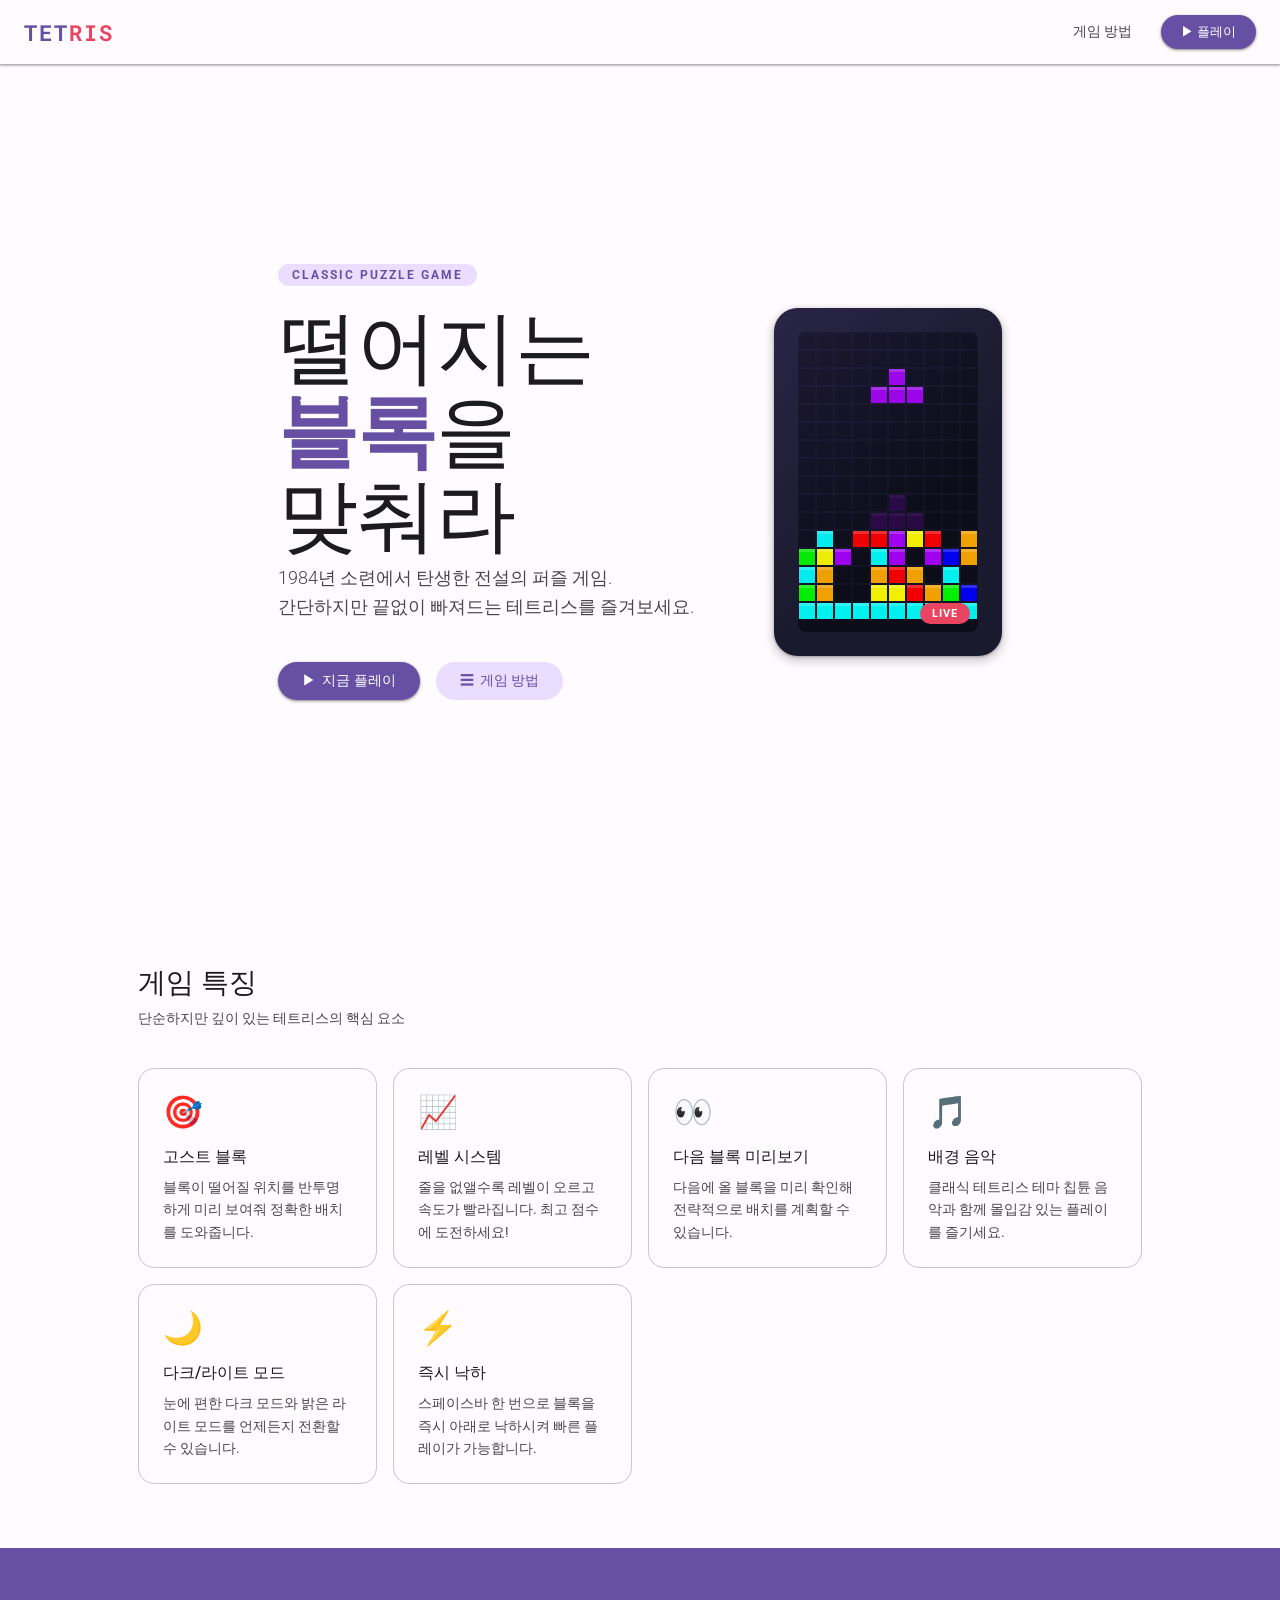
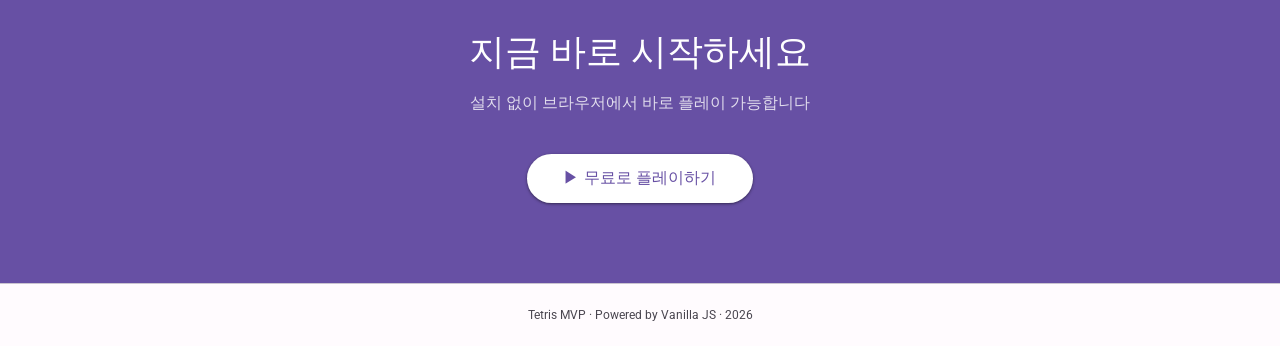
==== index.html @ f0f6d1d6 "initial commit" ====
<!DOCTYPE html>
<html lang="ko">
<head>
  <meta charset="UTF-8" />
  <meta name="viewport" content="width=device-width, initial-scale=1.0" />
  <title>Tetris — 클래식 퍼즐 게임</title>
  <link rel="preconnect" href="https://fonts.googleapis.com" />
  <link rel="preconnect" href="https://fonts.gstatic.com" crossorigin />
  <link href="https://fonts.googleapis.com/css2?family=Roboto:wght@300;400;500;700&family=Roboto+Mono:wght@500&display=swap" rel="stylesheet" />
  <style>
    /* ── MD3 토큰 ──────────────────────────────── */
    :root {
      --md-primary:        #6750A4;
      --md-on-primary:     #FFFFFF;
      --md-primary-con:    #EADDFF;
      --md-secondary:      #E94560;
      --md-on-secondary:   #FFFFFF;
      --md-surface:        #FFFBFE;
      --md-surface-v:      #E6E0E9;
      --md-on-surface:     #1C1B1F;
      --md-on-surface-var: #49454F;
      --md-outline:        #79747E;
      --md-outline-var:    #CAC4D0;
      --md-bg:             #FFFBFE;
      --md-elev1: 0 1px 2px rgba(0,0,0,.3), 0 1px 3px 1px rgba(0,0,0,.15);
      --md-elev2: 0 1px 2px rgba(0,0,0,.3), 0 2px 6px 2px rgba(0,0,0,.15);
      --md-elev3: 0 4px 8px 3px rgba(0,0,0,.15), 0 1px 3px rgba(0,0,0,.3);
    }

    * { box-sizing: border-box; margin: 0; padding: 0; }

    body {
      font-family: 'Roboto', sans-serif;
      background: var(--md-bg);
      color: var(--md-on-surface);
      min-height: 100vh;
    }

    /* ── App Bar ───────────────────────────────── */
    .app-bar {
      position: sticky;
      top: 0;
      z-index: 100;
      background: var(--md-surface);
      box-shadow: var(--md-elev1);
      display: flex;
      align-items: center;
      padding: 0 24px;
      height: 64px;
      gap: 16px;
    }
    .app-bar-logo {
      font-family: 'Roboto Mono', monospace;
      font-size: 22px;
      font-weight: 700;
      color: var(--md-primary);
      letter-spacing: 2px;
    }
    .app-bar-logo span { color: var(--md-secondary); }
    .app-bar-spacer { flex: 1; }
    .app-bar-nav {
      font-size: 14px;
      font-weight: 500;
      color: var(--md-on-surface-var);
      cursor: pointer;
      padding: 8px 12px;
      border-radius: 20px;
      border: none;
      background: none;
      transition: background 0.2s;
    }
    .app-bar-nav:hover { background: rgba(103,80,164,.08); color: var(--md-primary); }

    /* ── Hero ──────────────────────────────────── */
    .hero {
      display: flex;
      align-items: center;
      justify-content: center;
      gap: 80px;
      padding: 80px 48px;
      min-height: calc(100vh - 64px);
      flex-wrap: wrap;
    }

    .hero-text { max-width: 480px; }
    .hero-eyebrow {
      display: inline-block;
      background: var(--md-primary-con);
      color: var(--md-primary);
      font-size: 12px;
      font-weight: 700;
      letter-spacing: 2px;
      padding: 4px 14px;
      border-radius: 20px;
      margin-bottom: 20px;
      text-transform: uppercase;
    }
    .hero-title {
      font-size: clamp(48px, 8vw, 80px);
      font-weight: 300;
      letter-spacing: -1px;
      line-height: 1.05;
      color: var(--md-on-surface);
      margin-bottom: 6px;
    }
    .hero-title strong {
      font-weight: 700;
      color: var(--md-primary);
    }
    .hero-sub {
      font-size: 18px;
      color: var(--md-on-surface-var);
      font-weight: 300;
      line-height: 1.6;
      margin-bottom: 40px;
    }
    .hero-actions { display: flex; gap: 16px; flex-wrap: wrap; }

    /* ── MD3 Buttons ───────────────────────────── */
    .btn-filled {
      display: inline-flex;
      align-items: center;
      gap: 8px;
      padding: 10px 24px;
      border-radius: 20px;
      border: none;
      background: var(--md-primary);
      color: var(--md-on-primary);
      font-family: 'Roboto', sans-serif;
      font-size: 14px;
      font-weight: 500;
      letter-spacing: 0.1px;
      cursor: pointer;
      box-shadow: var(--md-elev1);
      text-decoration: none;
      position: relative;
      overflow: hidden;
      transition: box-shadow 0.2s;
    }
    .btn-filled:hover { box-shadow: var(--md-elev2); }
    .btn-filled::after {
      content: '';
      position: absolute;
      inset: 0;
      background: rgba(255,255,255,0);
      transition: background 0.2s;
    }
    .btn-filled:hover::after { background: rgba(255,255,255,0.08); }

    .btn-tonal {
      display: inline-flex;
      align-items: center;
      gap: 8px;
      padding: 10px 24px;
      border-radius: 20px;
      border: none;
      background: var(--md-primary-con);
      color: var(--md-primary);
      font-family: 'Roboto', sans-serif;
      font-size: 14px;
      font-weight: 500;
      cursor: pointer;
      text-decoration: none;
      position: relative;
      overflow: hidden;
      transition: box-shadow 0.2s;
    }
    .btn-tonal:hover { box-shadow: var(--md-elev1); }

    .btn-outlined {
      display: inline-flex;
      align-items: center;
      gap: 8px;
      padding: 10px 24px;
      border-radius: 20px;
      border: 1px solid var(--md-outline);
      background: transparent;
      color: var(--md-primary);
      font-family: 'Roboto', sans-serif;
      font-size: 14px;
      font-weight: 500;
      cursor: pointer;
      text-decoration: none;
      transition: background 0.2s;
    }
    .btn-outlined:hover { background: rgba(103,80,164,.08); }

    /* ── Canvas Preview ────────────────────────── */
    .hero-preview {
      position: relative;
    }
    .preview-card {
      background: #1a1a2e;
      border-radius: 24px;
      padding: 24px;
      box-shadow: var(--md-elev3);
      position: relative;
      overflow: hidden;
    }
    .preview-card::before {
      content: '';
      position: absolute;
      inset: 0;
      background: linear-gradient(135deg, rgba(103,80,164,.2), transparent 60%);
      pointer-events: none;
    }
    #preview-canvas { display: block; border-radius: 8px; }
    .preview-badge {
      position: absolute;
      bottom: 32px;
      right: 32px;
      background: var(--md-secondary);
      color: #fff;
      font-size: 11px;
      font-weight: 700;
      letter-spacing: 1px;
      padding: 4px 12px;
      border-radius: 12px;
      text-transform: uppercase;
    }

    /* ── Feature Cards ─────────────────────────── */
    .section {
      padding: 64px 48px;
      max-width: 1100px;
      margin: 0 auto;
    }
    .section-title {
      font-size: 28px;
      font-weight: 400;
      color: var(--md-on-surface);
      margin-bottom: 8px;
    }
    .section-sub {
      font-size: 14px;
      color: var(--md-on-surface-var);
      margin-bottom: 40px;
    }
    .cards-grid {
      display: grid;
      grid-template-columns: repeat(auto-fit, minmax(200px, 1fr));
      gap: 16px;
    }
    .card {
      background: var(--md-surface);
      border: 1px solid var(--md-outline-var);
      border-radius: 16px;
      padding: 24px;
      transition: box-shadow 0.2s, transform 0.2s;
    }
    .card:hover { box-shadow: var(--md-elev2); transform: translateY(-2px); }
    .card-icon {
      font-size: 32px;
      margin-bottom: 16px;
    }
    .card-title {
      font-size: 16px;
      font-weight: 500;
      margin-bottom: 8px;
      color: var(--md-on-surface);
    }
    .card-body {
      font-size: 14px;
      color: var(--md-on-surface-var);
      line-height: 1.6;
    }

    /* ── CTA ───────────────────────────────────── */
    .cta {
      background: var(--md-primary);
      color: var(--md-on-primary);
      text-align: center;
      padding: 80px 48px;
    }
    .cta h2 { font-size: 36px; font-weight: 400; margin-bottom: 16px; }
    .cta p  { font-size: 16px; opacity: .8; margin-bottom: 40px; }
    .cta .btn-filled {
      background: var(--md-on-primary);
      color: var(--md-primary);
      font-size: 16px;
      padding: 14px 36px;
      border-radius: 28px;
    }

    /* ── Dialog ────────────────────────────────── */
    .dialog-backdrop {
      display: none;
      position: fixed;
      inset: 0;
      background: rgba(0,0,0,.5);
      z-index: 200;
      align-items: center;
      justify-content: center;
      padding: 24px;
    }
    .dialog-backdrop.open { display: flex; }

    .dialog {
      background: var(--md-surface);
      border-radius: 28px;
      padding: 24px;
      max-width: 560px;
      width: 100%;
      box-shadow: 0 8px 32px rgba(0,0,0,.25);
      max-height: 90vh;
      overflow-y: auto;
      animation: dialog-in 0.2s ease;
    }
    @keyframes dialog-in {
      from { opacity: 0; transform: scale(0.92) translateY(16px); }
      to   { opacity: 1; transform: none; }
    }

    .dialog-title {
      font-size: 24px;
      font-weight: 400;
      color: var(--md-on-surface);
      margin-bottom: 20px;
      display: flex;
      align-items: center;
      gap: 12px;
    }

    .step {
      display: flex;
      gap: 16px;
      margin-bottom: 24px;
      align-items: flex-start;
    }
    .step-num {
      min-width: 36px;
      height: 36px;
      border-radius: 50%;
      background: var(--md-primary-con);
      color: var(--md-primary);
      font-weight: 700;
      font-size: 14px;
      display: flex;
      align-items: center;
      justify-content: center;
    }
    .step-content h4 {
      font-size: 15px;
      font-weight: 500;
      margin-bottom: 4px;
      color: var(--md-on-surface);
    }
    .step-content p {
      font-size: 14px;
      color: var(--md-on-surface-var);
      line-height: 1.6;
    }

    .key-grid {
      display: grid;
      grid-template-columns: 1fr 1fr;
      gap: 10px;
      margin: 20px 0 28px;
      background: var(--md-surface-v);
      border-radius: 16px;
      padding: 16px;
    }
    .key-row {
      display: flex;
      align-items: center;
      gap: 10px;
      font-size: 14px;
      color: var(--md-on-surface);
    }
    .key {
      display: inline-flex;
      align-items: center;
      justify-content: center;
      background: var(--md-surface);
      border: 1px solid var(--md-outline-var);
      border-radius: 8px;
      padding: 4px 10px;
      font-family: 'Roboto Mono', monospace;
      font-size: 12px;
      font-weight: 500;
      color: var(--md-primary);
      box-shadow: 0 2px 0 var(--md-outline-var);
      white-space: nowrap;
      min-width: 36px;
    }

    .tip-chip {
      display: inline-flex;
      align-items: center;
      gap: 6px;
      background: #FFF3E0;
      color: #E65100;
      font-size: 13px;
      border-radius: 12px;
      padding: 6px 14px;
      margin-bottom: 24px;
    }

    .dialog-actions {
      display: flex;
      justify-content: flex-end;
      gap: 8px;
      margin-top: 8px;
    }

    /* ── Ripple ────────────────────────────────── */
    .ripple {
      position: absolute;
      border-radius: 50%;
      background: rgba(255,255,255,0.35);
      transform: scale(0);
      animation: ripple-anim 0.5s linear;
      pointer-events: none;
    }
    @keyframes ripple-anim {
      to { transform: scale(4); opacity: 0; }
    }

    /* ── Footer ────────────────────────────────── */
    footer {
      text-align: center;
      padding: 24px;
      font-size: 12px;
      color: var(--md-on-surface-var);
      border-top: 1px solid var(--md-outline-var);
    }
  </style>
</head>
<body>

<!-- App Bar -->
<header class="app-bar">
  <div class="app-bar-logo">TET<span>RIS</span></div>
  <div class="app-bar-spacer"></div>
  <button class="app-bar-nav" id="nav-guide">게임 방법</button>
  <a href="game.html" class="btn-filled" style="text-decoration:none;font-size:13px;padding:8px 20px;">
    ▶ 플레이
  </a>
</header>

<!-- Hero -->
<section class="hero">
  <div class="hero-text">
    <span class="hero-eyebrow">Classic Puzzle Game</span>
    <h1 class="hero-title">떨어지는<br><strong>블록</strong>을<br>맞춰라</h1>
    <p class="hero-sub">
      1984년 소련에서 탄생한 전설의 퍼즐 게임.<br>
      간단하지만 끝없이 빠져드는 테트리스를 즐겨보세요.
    </p>
    <div class="hero-actions">
      <a href="game.html" class="btn-filled" id="play-btn">
        ▶&nbsp; 지금 플레이
      </a>
      <button class="btn-tonal" id="guide-btn">
        ☰&nbsp; 게임 방법
      </button>
    </div>
  </div>

  <div class="hero-preview">
    <div class="preview-card">
      <canvas id="preview-canvas" width="180" height="300"></canvas>
      <div class="preview-badge">LIVE</div>
    </div>
  </div>
</section>

<!-- Feature Cards -->
<section class="section">
  <h2 class="section-title">게임 특징</h2>
  <p class="section-sub">단순하지만 깊이 있는 테트리스의 핵심 요소</p>
  <div class="cards-grid">
    <div class="card">
      <div class="card-icon">🎯</div>
      <div class="card-title">고스트 블록</div>
      <div class="card-body">블록이 떨어질 위치를 반투명하게 미리 보여줘 정확한 배치를 도와줍니다.</div>
    </div>
    <div class="card">
      <div class="card-icon">📈</div>
      <div class="card-title">레벨 시스템</div>
      <div class="card-body">줄을 없앨수록 레벨이 오르고 속도가 빨라집니다. 최고 점수에 도전하세요!</div>
    </div>
    <div class="card">
      <div class="card-icon">👀</div>
      <div class="card-title">다음 블록 미리보기</div>
      <div class="card-body">다음에 올 블록을 미리 확인해 전략적으로 배치를 계획할 수 있습니다.</div>
    </div>
    <div class="card">
      <div class="card-icon">🎵</div>
      <div class="card-title">배경 음악</div>
      <div class="card-body">클래식 테트리스 테마 칩튠 음악과 함께 몰입감 있는 플레이를 즐기세요.</div>
    </div>
    <div class="card">
      <div class="card-icon">🌙</div>
      <div class="card-title">다크/라이트 모드</div>
      <div class="card-body">눈에 편한 다크 모드와 밝은 라이트 모드를 언제든지 전환할 수 있습니다.</div>
    </div>
    <div class="card">
      <div class="card-icon">⚡</div>
      <div class="card-title">즉시 낙하</div>
      <div class="card-body">스페이스바 한 번으로 블록을 즉시 아래로 낙하시켜 빠른 플레이가 가능합니다.</div>
    </div>
  </div>
</section>

<!-- CTA -->
<section class="cta">
  <h2>지금 바로 시작하세요</h2>
  <p>설치 없이 브라우저에서 바로 플레이 가능합니다</p>
  <a href="game.html" class="btn-filled">▶ 무료로 플레이하기</a>
</section>

<footer>
  Tetris MVP · Powered by Vanilla JS · 2026
</footer>

<!-- How to Play Dialog -->
<div class="dialog-backdrop" id="dialog">
  <div class="dialog" role="dialog" aria-modal="true" aria-labelledby="dialog-title">
    <div class="dialog-title" id="dialog-title">
      <span style="font-size:28px;">🎮</span> 게임 방법
    </div>

    <div class="step">
      <div class="step-num">1</div>
      <div class="step-content">
        <h4>게임 시작</h4>
        <p>화면 오른쪽 패널의 <strong>START</strong> 버튼을 클릭하면 블록이 위에서 떨어지기 시작합니다.</p>
      </div>
    </div>
    <div class="step">
      <div class="step-num">2</div>
      <div class="step-content">
        <h4>블록 조작</h4>
        <p>키보드로 블록을 움직이고 회전시켜 가로 줄을 빈틈없이 채우세요.</p>
      </div>
    </div>

    <div class="key-grid">
      <div class="key-row"><span class="key">←</span> 왼쪽 이동</div>
      <div class="key-row"><span class="key">→</span> 오른쪽 이동</div>
      <div class="key-row"><span class="key">↑</span> 블록 회전</div>
      <div class="key-row"><span class="key">↓</span> 빠른 낙하</div>
      <div class="key-row" style="grid-column:1/-1"><span class="key">Space</span> 즉시 낙하 (하드 드롭)</div>
    </div>

    <div class="step">
      <div class="step-num">3</div>
      <div class="step-content">
        <h4>줄 없애기 = 점수!</h4>
        <p>가로 줄이 꽉 차면 자동으로 사라지고 점수를 얻습니다. 한 번에 여러 줄을 없앨수록 더 많은 점수!</p>
      </div>
    </div>
    <div class="step">
      <div class="step-num">4</div>
      <div class="step-content">
        <h4>레벨업</h4>
        <p>10줄을 없앨 때마다 레벨이 오르고 블록 속도가 빨라집니다. 높은 레벨일수록 고득점 기회!</p>
      </div>
    </div>
    <div class="step">
      <div class="step-num">5</div>
      <div class="step-content">
        <h4>게임 오버</h4>
        <p>블록이 화면 꼭대기까지 쌓이면 게임이 끝납니다. RESTART 버튼으로 다시 도전하세요.</p>
      </div>
    </div>

    <div class="tip-chip">
      💡 팁: 고스트 블록(반투명)을 보고 블록이 어디 떨어질지 미리 확인하세요!
    </div>

    <div class="dialog-actions">
      <button class="btn-outlined" id="dialog-close">닫기</button>
      <a href="game.html" class="btn-filled">▶ 플레이하러 가기</a>
    </div>
  </div>
</div>

<script>
  /* ── Dialog ──────────────────────────── */
  const dialog   = document.getElementById('dialog');
  const openBtns = [document.getElementById('guide-btn'), document.getElementById('nav-guide')];
  const closeBtn = document.getElementById('dialog-close');

  openBtns.forEach(b => b.addEventListener('click', () => dialog.classList.add('open')));
  closeBtn.addEventListener('click', () => dialog.classList.remove('open'));
  dialog.addEventListener('click', e => { if (e.target === dialog) dialog.classList.remove('open'); });

  /* ── Ripple ──────────────────────────── */
  document.querySelectorAll('.btn-filled, .btn-tonal').forEach(btn => {
    btn.addEventListener('click', function(e) {
      const r = document.createElement('span');
      r.classList.add('ripple');
      const rect = this.getBoundingClientRect();
      const size = Math.max(rect.width, rect.height);
      r.style.cssText = `width:${size}px;height:${size}px;left:${e.clientX-rect.left-size/2}px;top:${e.clientY-rect.top-size/2}px`;
      this.appendChild(r);
      setTimeout(() => r.remove(), 600);
    });
  });

  /* ── Preview Animation ───────────────── */
  (function() {
    const canvas = document.getElementById('preview-canvas');
    const ctx    = canvas.getContext('2d');
    const W = canvas.width, H = canvas.height;
    const B = 18; // block size
    const COLS = Math.floor(W / B), ROWS = Math.floor(H / B);

    const COLORS = ['#00f0f0','#f0f000','#a000f0','#f0a000','#0000f0','#00f000','#f00000'];
    const board  = Array.from({length: ROWS}, () => Array(COLS).fill(null));

    // pre-fill some rows to look natural
    for (let r = ROWS - 5; r < ROWS; r++) {
      for (let c = 0; c < COLS; c++) {
        if (Math.random() > 0.25) board[r][c] = COLORS[Math.floor(Math.random() * COLORS.length)];
      }
    }
    board[ROWS-1] = Array(COLS).fill(COLORS[0]); // 꽉 찬 줄

    const SHAPES = [
      {s:[[1,1,1,1]], color:'#00f0f0'},
      {s:[[0,1,0],[1,1,1]], color:'#a000f0'},
      {s:[[1,1],[1,1]], color:'#f0f000'},
    ];
    let cur = null, tick = 0;

    function spawnCur() {
      const p = SHAPES[Math.floor(Math.random() * SHAPES.length)];
      cur = { shape: p.s, color: p.color, x: Math.floor(COLS/2)-1, y: 0 };
    }
    spawnCur();

    function drawB(x, y, color) {
      ctx.fillStyle = color;
      ctx.fillRect(x*B+1, y*B+1, B-2, B-2);
      ctx.fillStyle = 'rgba(255,255,255,0.18)';
      ctx.fillRect(x*B+1, y*B+1, B-2, 3);
    }

    function frame() {
      ctx.clearRect(0, 0, W, H);
      ctx.fillStyle = '#0d0d1a';
      ctx.fillRect(0, 0, W, H);

      // grid
      ctx.strokeStyle = '#1e1e3a';
      ctx.lineWidth = 0.4;
      for (let r=0;r<ROWS;r++) for(let c=0;c<COLS;c++) ctx.strokeRect(c*B,r*B,B,B);

      board.forEach((row,r) => row.forEach((color,c) => { if(color) drawB(c,r,color); }));

      // ghost
      let gy = cur.y;
      while (gy+1 < ROWS && cur.shape.every((row,r)=>row.every((v,c)=>!v||!board[gy+r+1]?.[cur.x+c]))) gy++;
      ctx.globalAlpha = 0.2;
      cur.shape.forEach((row,r)=>row.forEach((v,c)=>{ if(v) drawB(cur.x+c, gy+r, cur.color); }));
      ctx.globalAlpha = 1;

      cur.shape.forEach((row,r)=>row.forEach((v,c)=>{ if(v) drawB(cur.x+c, cur.y+r, cur.color); }));

      tick++;
      if (tick % 30 === 0) {
        if (cur.y + 1 < ROWS && cur.shape.every((row,r)=>row.every((v,c)=>!v||!board[cur.y+r+1]?.[cur.x+c])))
          cur.y++;
        else {
          // clear full row animation
          cur.shape.forEach((row,r)=>row.forEach((v,c)=>{ if(v && board[cur.y+r]) board[cur.y+r][cur.x+c]=cur.color; }));
          for(let r=ROWS-1;r>=0;) {
            if(board[r].every(c=>c)) { board.splice(r,1); board.unshift(Array(COLS).fill(null)); } else r--;
          }
          spawnCur();
        }
      }
      requestAnimationFrame(frame);
    }
    frame();
  })();
</script>
</body>
</html>
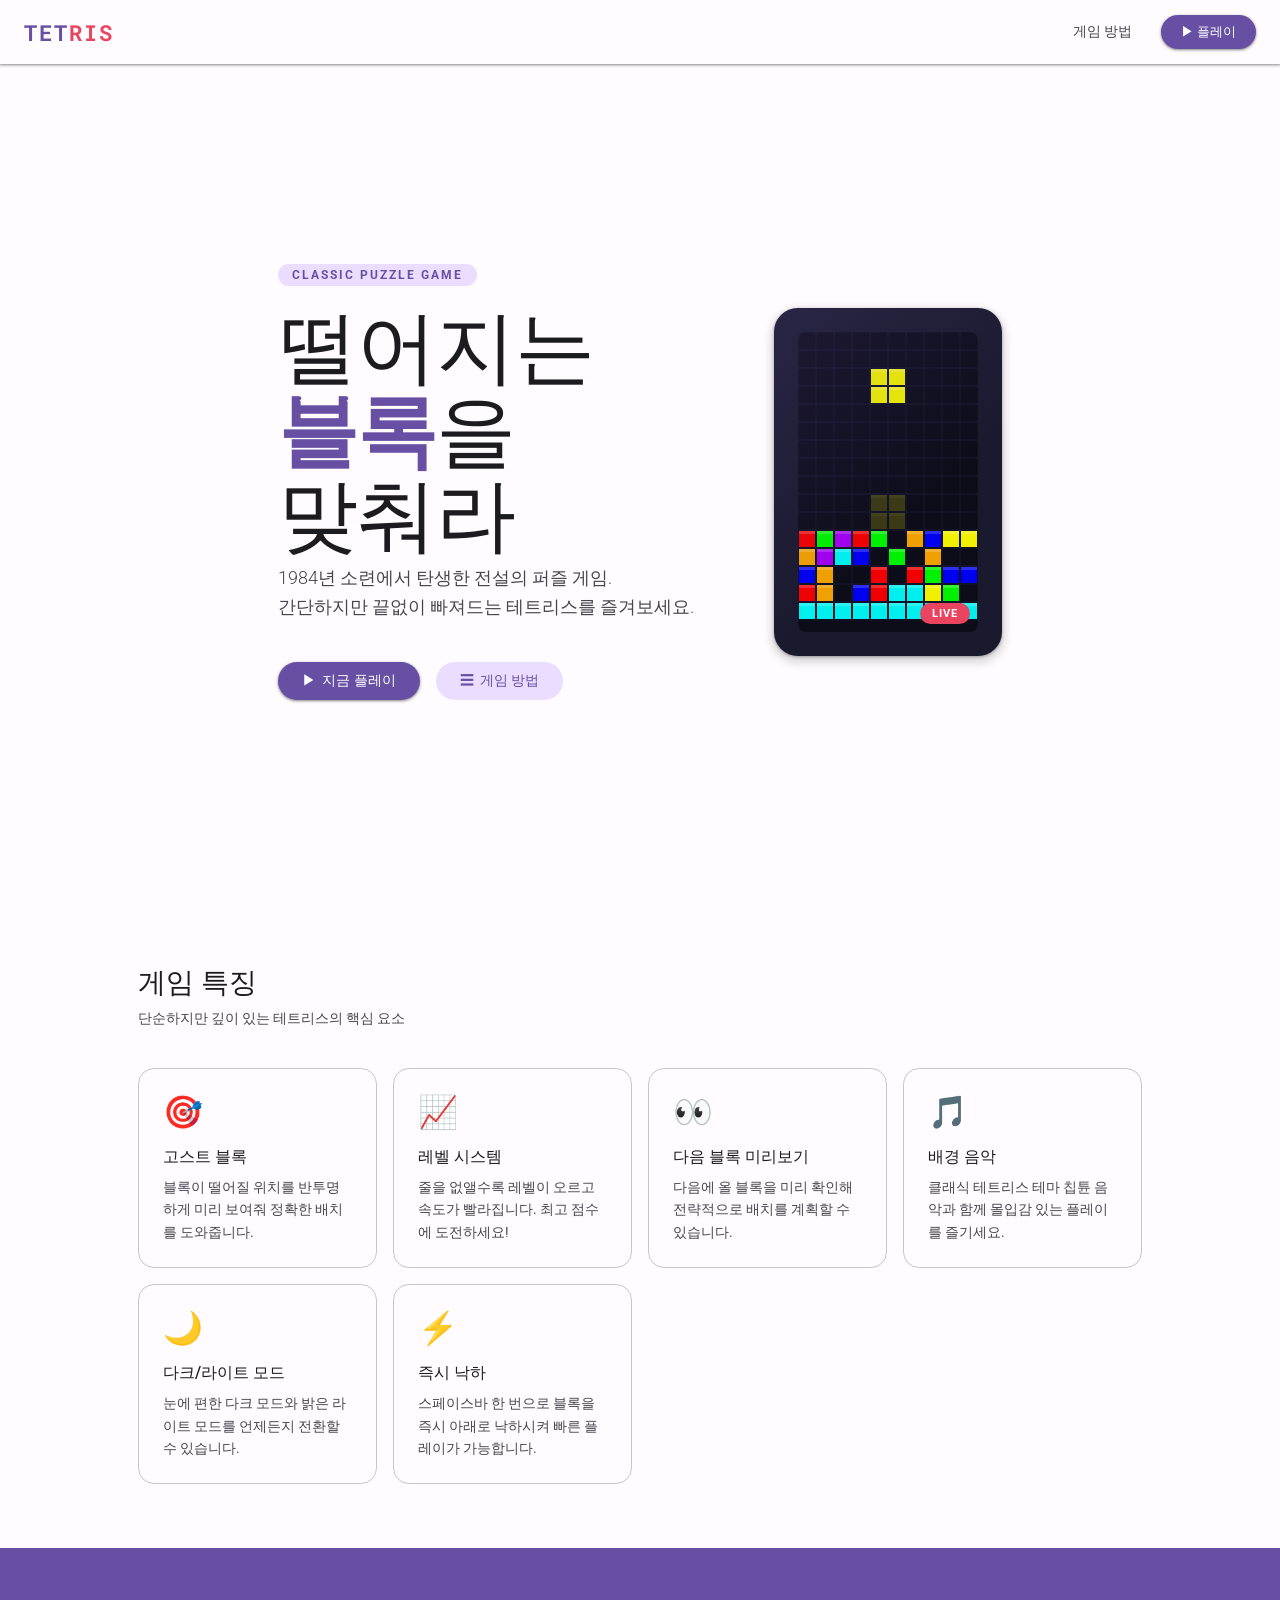
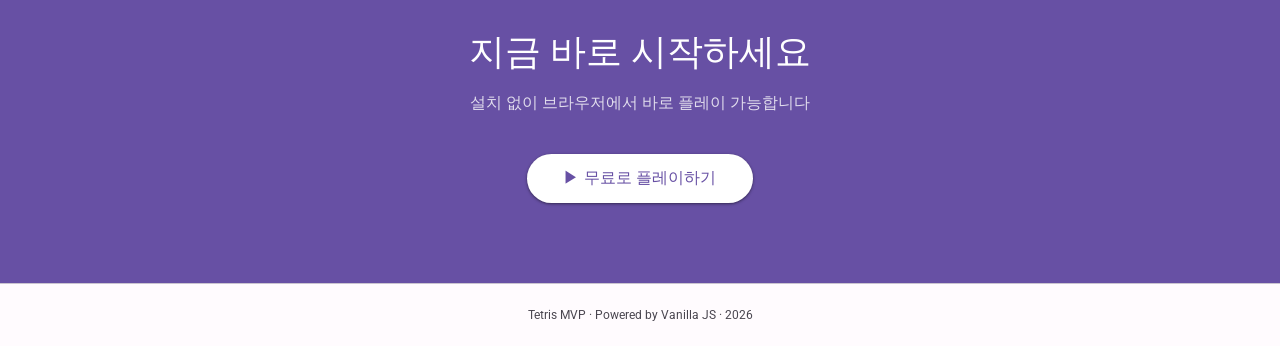
==== commit 34de5b28: "파일 구조 수정" ====
--- a/index.html
+++ b/index.html
@@ -7,424 +7,7 @@
   <link rel="preconnect" href="https://fonts.googleapis.com" />
   <link rel="preconnect" href="https://fonts.gstatic.com" crossorigin />
   <link href="https://fonts.googleapis.com/css2?family=Roboto:wght@300;400;500;700&family=Roboto+Mono:wght@500&display=swap" rel="stylesheet" />
-  <style>
-    /* ── MD3 토큰 ──────────────────────────────── */
-    :root {
-      --md-primary:        #6750A4;
-      --md-on-primary:     #FFFFFF;
-      --md-primary-con:    #EADDFF;
-      --md-secondary:      #E94560;
-      --md-on-secondary:   #FFFFFF;
-      --md-surface:        #FFFBFE;
-      --md-surface-v:      #E6E0E9;
-      --md-on-surface:     #1C1B1F;
-      --md-on-surface-var: #49454F;
-      --md-outline:        #79747E;
-      --md-outline-var:    #CAC4D0;
-      --md-bg:             #FFFBFE;
-      --md-elev1: 0 1px 2px rgba(0,0,0,.3), 0 1px 3px 1px rgba(0,0,0,.15);
-      --md-elev2: 0 1px 2px rgba(0,0,0,.3), 0 2px 6px 2px rgba(0,0,0,.15);
-      --md-elev3: 0 4px 8px 3px rgba(0,0,0,.15), 0 1px 3px rgba(0,0,0,.3);
-    }
-
-    * { box-sizing: border-box; margin: 0; padding: 0; }
-
-    body {
-      font-family: 'Roboto', sans-serif;
-      background: var(--md-bg);
-      color: var(--md-on-surface);
-      min-height: 100vh;
-    }
-
-    /* ── App Bar ───────────────────────────────── */
-    .app-bar {
-      position: sticky;
-      top: 0;
-      z-index: 100;
-      background: var(--md-surface);
-      box-shadow: var(--md-elev1);
-      display: flex;
-      align-items: center;
-      padding: 0 24px;
-      height: 64px;
-      gap: 16px;
-    }
-    .app-bar-logo {
-      font-family: 'Roboto Mono', monospace;
-      font-size: 22px;
-      font-weight: 700;
-      color: var(--md-primary);
-      letter-spacing: 2px;
-    }
-    .app-bar-logo span { color: var(--md-secondary); }
-    .app-bar-spacer { flex: 1; }
-    .app-bar-nav {
-      font-size: 14px;
-      font-weight: 500;
-      color: var(--md-on-surface-var);
-      cursor: pointer;
-      padding: 8px 12px;
-      border-radius: 20px;
-      border: none;
-      background: none;
-      transition: background 0.2s;
-    }
-    .app-bar-nav:hover { background: rgba(103,80,164,.08); color: var(--md-primary); }
-
-    /* ── Hero ──────────────────────────────────── */
-    .hero {
-      display: flex;
-      align-items: center;
-      justify-content: center;
-      gap: 80px;
-      padding: 80px 48px;
-      min-height: calc(100vh - 64px);
-      flex-wrap: wrap;
-    }
-
-    .hero-text { max-width: 480px; }
-    .hero-eyebrow {
-      display: inline-block;
-      background: var(--md-primary-con);
-      color: var(--md-primary);
-      font-size: 12px;
-      font-weight: 700;
-      letter-spacing: 2px;
-      padding: 4px 14px;
-      border-radius: 20px;
-      margin-bottom: 20px;
-      text-transform: uppercase;
-    }
-    .hero-title {
-      font-size: clamp(48px, 8vw, 80px);
-      font-weight: 300;
-      letter-spacing: -1px;
-      line-height: 1.05;
-      color: var(--md-on-surface);
-      margin-bottom: 6px;
-    }
-    .hero-title strong {
-      font-weight: 700;
-      color: var(--md-primary);
-    }
-    .hero-sub {
-      font-size: 18px;
-      color: var(--md-on-surface-var);
-      font-weight: 300;
-      line-height: 1.6;
-      margin-bottom: 40px;
-    }
-    .hero-actions { display: flex; gap: 16px; flex-wrap: wrap; }
-
-    /* ── MD3 Buttons ───────────────────────────── */
-    .btn-filled {
-      display: inline-flex;
-      align-items: center;
-      gap: 8px;
-      padding: 10px 24px;
-      border-radius: 20px;
-      border: none;
-      background: var(--md-primary);
-      color: var(--md-on-primary);
-      font-family: 'Roboto', sans-serif;
-      font-size: 14px;
-      font-weight: 500;
-      letter-spacing: 0.1px;
-      cursor: pointer;
-      box-shadow: var(--md-elev1);
-      text-decoration: none;
-      position: relative;
-      overflow: hidden;
-      transition: box-shadow 0.2s;
-    }
-    .btn-filled:hover { box-shadow: var(--md-elev2); }
-    .btn-filled::after {
-      content: '';
-      position: absolute;
-      inset: 0;
-      background: rgba(255,255,255,0);
-      transition: background 0.2s;
-    }
-    .btn-filled:hover::after { background: rgba(255,255,255,0.08); }
-
-    .btn-tonal {
-      display: inline-flex;
-      align-items: center;
-      gap: 8px;
-      padding: 10px 24px;
-      border-radius: 20px;
-      border: none;
-      background: var(--md-primary-con);
-      color: var(--md-primary);
-      font-family: 'Roboto', sans-serif;
-      font-size: 14px;
-      font-weight: 500;
-      cursor: pointer;
-      text-decoration: none;
-      position: relative;
-      overflow: hidden;
-      transition: box-shadow 0.2s;
-    }
-    .btn-tonal:hover { box-shadow: var(--md-elev1); }
-
-    .btn-outlined {
-      display: inline-flex;
-      align-items: center;
-      gap: 8px;
-      padding: 10px 24px;
-      border-radius: 20px;
-      border: 1px solid var(--md-outline);
-      background: transparent;
-      color: var(--md-primary);
-      font-family: 'Roboto', sans-serif;
-      font-size: 14px;
-      font-weight: 500;
-      cursor: pointer;
-      text-decoration: none;
-      transition: background 0.2s;
-    }
-    .btn-outlined:hover { background: rgba(103,80,164,.08); }
-
-    /* ── Canvas Preview ────────────────────────── */
-    .hero-preview {
-      position: relative;
-    }
-    .preview-card {
-      background: #1a1a2e;
-      border-radius: 24px;
-      padding: 24px;
-      box-shadow: var(--md-elev3);
-      position: relative;
-      overflow: hidden;
-    }
-    .preview-card::before {
-      content: '';
-      position: absolute;
-      inset: 0;
-      background: linear-gradient(135deg, rgba(103,80,164,.2), transparent 60%);
-      pointer-events: none;
-    }
-    #preview-canvas { display: block; border-radius: 8px; }
-    .preview-badge {
-      position: absolute;
-      bottom: 32px;
-      right: 32px;
-      background: var(--md-secondary);
-      color: #fff;
-      font-size: 11px;
-      font-weight: 700;
-      letter-spacing: 1px;
-      padding: 4px 12px;
-      border-radius: 12px;
-      text-transform: uppercase;
-    }
-
-    /* ── Feature Cards ─────────────────────────── */
-    .section {
-      padding: 64px 48px;
-      max-width: 1100px;
-      margin: 0 auto;
-    }
-    .section-title {
-      font-size: 28px;
-      font-weight: 400;
-      color: var(--md-on-surface);
-      margin-bottom: 8px;
-    }
-    .section-sub {
-      font-size: 14px;
-      color: var(--md-on-surface-var);
-      margin-bottom: 40px;
-    }
-    .cards-grid {
-      display: grid;
-      grid-template-columns: repeat(auto-fit, minmax(200px, 1fr));
-      gap: 16px;
-    }
-    .card {
-      background: var(--md-surface);
-      border: 1px solid var(--md-outline-var);
-      border-radius: 16px;
-      padding: 24px;
-      transition: box-shadow 0.2s, transform 0.2s;
-    }
-    .card:hover { box-shadow: var(--md-elev2); transform: translateY(-2px); }
-    .card-icon {
-      font-size: 32px;
-      margin-bottom: 16px;
-    }
-    .card-title {
-      font-size: 16px;
-      font-weight: 500;
-      margin-bottom: 8px;
-      color: var(--md-on-surface);
-    }
-    .card-body {
-      font-size: 14px;
-      color: var(--md-on-surface-var);
-      line-height: 1.6;
-    }
-
-    /* ── CTA ───────────────────────────────────── */
-    .cta {
-      background: var(--md-primary);
-      color: var(--md-on-primary);
-      text-align: center;
-      padding: 80px 48px;
-    }
-    .cta h2 { font-size: 36px; font-weight: 400; margin-bottom: 16px; }
-    .cta p  { font-size: 16px; opacity: .8; margin-bottom: 40px; }
-    .cta .btn-filled {
-      background: var(--md-on-primary);
-      color: var(--md-primary);
-      font-size: 16px;
-      padding: 14px 36px;
-      border-radius: 28px;
-    }
-
-    /* ── Dialog ────────────────────────────────── */
-    .dialog-backdrop {
-      display: none;
-      position: fixed;
-      inset: 0;
-      background: rgba(0,0,0,.5);
-      z-index: 200;
-      align-items: center;
-      justify-content: center;
-      padding: 24px;
-    }
-    .dialog-backdrop.open { display: flex; }
-
-    .dialog {
-      background: var(--md-surface);
-      border-radius: 28px;
-      padding: 24px;
-      max-width: 560px;
-      width: 100%;
-      box-shadow: 0 8px 32px rgba(0,0,0,.25);
-      max-height: 90vh;
-      overflow-y: auto;
-      animation: dialog-in 0.2s ease;
-    }
-    @keyframes dialog-in {
-      from { opacity: 0; transform: scale(0.92) translateY(16px); }
-      to   { opacity: 1; transform: none; }
-    }
-
-    .dialog-title {
-      font-size: 24px;
-      font-weight: 400;
-      color: var(--md-on-surface);
-      margin-bottom: 20px;
-      display: flex;
-      align-items: center;
-      gap: 12px;
-    }
-
-    .step {
-      display: flex;
-      gap: 16px;
-      margin-bottom: 24px;
-      align-items: flex-start;
-    }
-    .step-num {
-      min-width: 36px;
-      height: 36px;
-      border-radius: 50%;
-      background: var(--md-primary-con);
-      color: var(--md-primary);
-      font-weight: 700;
-      font-size: 14px;
-      display: flex;
-      align-items: center;
-      justify-content: center;
-    }
-    .step-content h4 {
-      font-size: 15px;
-      font-weight: 500;
-      margin-bottom: 4px;
-      color: var(--md-on-surface);
-    }
-    .step-content p {
-      font-size: 14px;
-      color: var(--md-on-surface-var);
-      line-height: 1.6;
-    }
-
-    .key-grid {
-      display: grid;
-      grid-template-columns: 1fr 1fr;
-      gap: 10px;
-      margin: 20px 0 28px;
-      background: var(--md-surface-v);
-      border-radius: 16px;
-      padding: 16px;
-    }
-    .key-row {
-      display: flex;
-      align-items: center;
-      gap: 10px;
-      font-size: 14px;
-      color: var(--md-on-surface);
-    }
-    .key {
-      display: inline-flex;
-      align-items: center;
-      justify-content: center;
-      background: var(--md-surface);
-      border: 1px solid var(--md-outline-var);
-      border-radius: 8px;
-      padding: 4px 10px;
-      font-family: 'Roboto Mono', monospace;
-      font-size: 12px;
-      font-weight: 500;
-      color: var(--md-primary);
-      box-shadow: 0 2px 0 var(--md-outline-var);
-      white-space: nowrap;
-      min-width: 36px;
-    }
-
-    .tip-chip {
-      display: inline-flex;
-      align-items: center;
-      gap: 6px;
-      background: #FFF3E0;
-      color: #E65100;
-      font-size: 13px;
-      border-radius: 12px;
-      padding: 6px 14px;
-      margin-bottom: 24px;
-    }
-
-    .dialog-actions {
-      display: flex;
-      justify-content: flex-end;
-      gap: 8px;
-      margin-top: 8px;
-    }
-
-    /* ── Ripple ────────────────────────────────── */
-    .ripple {
-      position: absolute;
-      border-radius: 50%;
-      background: rgba(255,255,255,0.35);
-      transform: scale(0);
-      animation: ripple-anim 0.5s linear;
-      pointer-events: none;
-    }
-    @keyframes ripple-anim {
-      to { transform: scale(4); opacity: 0; }
-    }
-
-    /* ── Footer ────────────────────────────────── */
-    footer {
-      text-align: center;
-      padding: 24px;
-      font-size: 12px;
-      color: var(--md-on-surface-var);
-      border-top: 1px solid var(--md-outline-var);
-    }
-  </style>
+  <link rel="stylesheet" href="css/index.css" />
 </head>
 <body>
 
@@ -577,106 +160,6 @@
   </div>
 </div>
 
-<script>
-  /* ── Dialog ──────────────────────────── */
-  const dialog   = document.getElementById('dialog');
-  const openBtns = [document.getElementById('guide-btn'), document.getElementById('nav-guide')];
-  const closeBtn = document.getElementById('dialog-close');
-
-  openBtns.forEach(b => b.addEventListener('click', () => dialog.classList.add('open')));
-  closeBtn.addEventListener('click', () => dialog.classList.remove('open'));
-  dialog.addEventListener('click', e => { if (e.target === dialog) dialog.classList.remove('open'); });
-
-  /* ── Ripple ──────────────────────────── */
-  document.querySelectorAll('.btn-filled, .btn-tonal').forEach(btn => {
-    btn.addEventListener('click', function(e) {
-      const r = document.createElement('span');
-      r.classList.add('ripple');
-      const rect = this.getBoundingClientRect();
-      const size = Math.max(rect.width, rect.height);
-      r.style.cssText = `width:${size}px;height:${size}px;left:${e.clientX-rect.left-size/2}px;top:${e.clientY-rect.top-size/2}px`;
-      this.appendChild(r);
-      setTimeout(() => r.remove(), 600);
-    });
-  });
-
-  /* ── Preview Animation ───────────────── */
-  (function() {
-    const canvas = document.getElementById('preview-canvas');
-    const ctx    = canvas.getContext('2d');
-    const W = canvas.width, H = canvas.height;
-    const B = 18; // block size
-    const COLS = Math.floor(W / B), ROWS = Math.floor(H / B);
-
-    const COLORS = ['#00f0f0','#f0f000','#a000f0','#f0a000','#0000f0','#00f000','#f00000'];
-    const board  = Array.from({length: ROWS}, () => Array(COLS).fill(null));
-
-    // pre-fill some rows to look natural
-    for (let r = ROWS - 5; r < ROWS; r++) {
-      for (let c = 0; c < COLS; c++) {
-        if (Math.random() > 0.25) board[r][c] = COLORS[Math.floor(Math.random() * COLORS.length)];
-      }
-    }
-    board[ROWS-1] = Array(COLS).fill(COLORS[0]); // 꽉 찬 줄
-
-    const SHAPES = [
-      {s:[[1,1,1,1]], color:'#00f0f0'},
-      {s:[[0,1,0],[1,1,1]], color:'#a000f0'},
-      {s:[[1,1],[1,1]], color:'#f0f000'},
-    ];
-    let cur = null, tick = 0;
-
-    function spawnCur() {
-      const p = SHAPES[Math.floor(Math.random() * SHAPES.length)];
-      cur = { shape: p.s, color: p.color, x: Math.floor(COLS/2)-1, y: 0 };
-    }
-    spawnCur();
-
-    function drawB(x, y, color) {
-      ctx.fillStyle = color;
-      ctx.fillRect(x*B+1, y*B+1, B-2, B-2);
-      ctx.fillStyle = 'rgba(255,255,255,0.18)';
-      ctx.fillRect(x*B+1, y*B+1, B-2, 3);
-    }
-
-    function frame() {
-      ctx.clearRect(0, 0, W, H);
-      ctx.fillStyle = '#0d0d1a';
-      ctx.fillRect(0, 0, W, H);
-
-      // grid
-      ctx.strokeStyle = '#1e1e3a';
-      ctx.lineWidth = 0.4;
-      for (let r=0;r<ROWS;r++) for(let c=0;c<COLS;c++) ctx.strokeRect(c*B,r*B,B,B);
-
-      board.forEach((row,r) => row.forEach((color,c) => { if(color) drawB(c,r,color); }));
-
-      // ghost
-      let gy = cur.y;
-      while (gy+1 < ROWS && cur.shape.every((row,r)=>row.every((v,c)=>!v||!board[gy+r+1]?.[cur.x+c]))) gy++;
-      ctx.globalAlpha = 0.2;
-      cur.shape.forEach((row,r)=>row.forEach((v,c)=>{ if(v) drawB(cur.x+c, gy+r, cur.color); }));
-      ctx.globalAlpha = 1;
-
-      cur.shape.forEach((row,r)=>row.forEach((v,c)=>{ if(v) drawB(cur.x+c, cur.y+r, cur.color); }));
-
-      tick++;
-      if (tick % 30 === 0) {
-        if (cur.y + 1 < ROWS && cur.shape.every((row,r)=>row.every((v,c)=>!v||!board[cur.y+r+1]?.[cur.x+c])))
-          cur.y++;
-        else {
-          // clear full row animation
-          cur.shape.forEach((row,r)=>row.forEach((v,c)=>{ if(v && board[cur.y+r]) board[cur.y+r][cur.x+c]=cur.color; }));
-          for(let r=ROWS-1;r>=0;) {
-            if(board[r].every(c=>c)) { board.splice(r,1); board.unshift(Array(COLS).fill(null)); } else r--;
-          }
-          spawnCur();
-        }
-      }
-      requestAnimationFrame(frame);
-    }
-    frame();
-  })();
-</script>
+<script src="js/index.js"></script>
 </body>
 </html>
--- a/css/index.css
+++ b/css/index.css
@@ -0,0 +1,384 @@
+/* ── MD3 토큰 ──────────────────────────────── */
+:root {
+  --md-primary:        #6750A4;
+  --md-on-primary:     #FFFFFF;
+  --md-primary-con:    #EADDFF;
+  --md-secondary:      #E94560;
+  --md-on-secondary:   #FFFFFF;
+  --md-surface:        #FFFBFE;
+  --md-surface-v:      #E6E0E9;
+  --md-on-surface:     #1C1B1F;
+  --md-on-surface-var: #49454F;
+  --md-outline:        #79747E;
+  --md-outline-var:    #CAC4D0;
+  --md-bg:             #FFFBFE;
+  --md-elev1: 0 1px 2px rgba(0,0,0,.3), 0 1px 3px 1px rgba(0,0,0,.15);
+  --md-elev2: 0 1px 2px rgba(0,0,0,.3), 0 2px 6px 2px rgba(0,0,0,.15);
+  --md-elev3: 0 4px 8px 3px rgba(0,0,0,.15), 0 1px 3px rgba(0,0,0,.3);
+}
+
+* { box-sizing: border-box; margin: 0; padding: 0; }
+
+body {
+  font-family: 'Roboto', sans-serif;
+  background: var(--md-bg);
+  color: var(--md-on-surface);
+  min-height: 100vh;
+}
+
+/* ── App Bar ───────────────────────────────── */
+.app-bar {
+  position: sticky;
+  top: 0;
+  z-index: 100;
+  background: var(--md-surface);
+  box-shadow: var(--md-elev1);
+  display: flex;
+  align-items: center;
+  padding: 0 24px;
+  height: 64px;
+  gap: 16px;
+}
+.app-bar-logo {
+  font-family: 'Roboto Mono', monospace;
+  font-size: 22px;
+  font-weight: 700;
+  color: var(--md-primary);
+  letter-spacing: 2px;
+}
+.app-bar-logo span { color: var(--md-secondary); }
+.app-bar-spacer { flex: 1; }
+.app-bar-nav {
+  font-size: 14px;
+  font-weight: 500;
+  color: var(--md-on-surface-var);
+  cursor: pointer;
+  padding: 8px 12px;
+  border-radius: 20px;
+  border: none;
+  background: none;
+  transition: background 0.2s;
+}
+.app-bar-nav:hover { background: rgba(103,80,164,.08); color: var(--md-primary); }
+
+/* ── Hero ──────────────────────────────────── */
+.hero {
+  display: flex;
+  align-items: center;
+  justify-content: center;
+  gap: 80px;
+  padding: 80px 48px;
+  min-height: calc(100vh - 64px);
+  flex-wrap: wrap;
+}
+
+.hero-text { max-width: 480px; }
+.hero-eyebrow {
+  display: inline-block;
+  background: var(--md-primary-con);
+  color: var(--md-primary);
+  font-size: 12px;
+  font-weight: 700;
+  letter-spacing: 2px;
+  padding: 4px 14px;
+  border-radius: 20px;
+  margin-bottom: 20px;
+  text-transform: uppercase;
+}
+.hero-title {
+  font-size: clamp(48px, 8vw, 80px);
+  font-weight: 300;
+  letter-spacing: -1px;
+  line-height: 1.05;
+  color: var(--md-on-surface);
+  margin-bottom: 6px;
+}
+.hero-title strong {
+  font-weight: 700;
+  color: var(--md-primary);
+}
+.hero-sub {
+  font-size: 18px;
+  color: var(--md-on-surface-var);
+  font-weight: 300;
+  line-height: 1.6;
+  margin-bottom: 40px;
+}
+.hero-actions { display: flex; gap: 16px; flex-wrap: wrap; }
+
+/* ── MD3 Buttons ───────────────────────────── */
+.btn-filled {
+  display: inline-flex;
+  align-items: center;
+  gap: 8px;
+  padding: 10px 24px;
+  border-radius: 20px;
+  border: none;
+  background: var(--md-primary);
+  color: var(--md-on-primary);
+  font-family: 'Roboto', sans-serif;
+  font-size: 14px;
+  font-weight: 500;
+  letter-spacing: 0.1px;
+  cursor: pointer;
+  box-shadow: var(--md-elev1);
+  text-decoration: none;
+  position: relative;
+  overflow: hidden;
+  transition: box-shadow 0.2s;
+}
+.btn-filled:hover { box-shadow: var(--md-elev2); }
+.btn-filled::after {
+  content: '';
+  position: absolute;
+  inset: 0;
+  background: rgba(255,255,255,0);
+  transition: background 0.2s;
+}
+.btn-filled:hover::after { background: rgba(255,255,255,0.08); }
+
+.btn-tonal {
+  display: inline-flex;
+  align-items: center;
+  gap: 8px;
+  padding: 10px 24px;
+  border-radius: 20px;
+  border: none;
+  background: var(--md-primary-con);
+  color: var(--md-primary);
+  font-family: 'Roboto', sans-serif;
+  font-size: 14px;
+  font-weight: 500;
+  cursor: pointer;
+  text-decoration: none;
+  position: relative;
+  overflow: hidden;
+  transition: box-shadow 0.2s;
+}
+.btn-tonal:hover { box-shadow: var(--md-elev1); }
+
+.btn-outlined {
+  display: inline-flex;
+  align-items: center;
+  gap: 8px;
+  padding: 10px 24px;
+  border-radius: 20px;
+  border: 1px solid var(--md-outline);
+  background: transparent;
+  color: var(--md-primary);
+  font-family: 'Roboto', sans-serif;
+  font-size: 14px;
+  font-weight: 500;
+  cursor: pointer;
+  text-decoration: none;
+  transition: background 0.2s;
+}
+.btn-outlined:hover { background: rgba(103,80,164,.08); }
+
+/* ── Canvas Preview ────────────────────────── */
+.hero-preview { position: relative; }
+.preview-card {
+  background: #1a1a2e;
+  border-radius: 24px;
+  padding: 24px;
+  box-shadow: var(--md-elev3);
+  position: relative;
+  overflow: hidden;
+}
+.preview-card::before {
+  content: '';
+  position: absolute;
+  inset: 0;
+  background: linear-gradient(135deg, rgba(103,80,164,.2), transparent 60%);
+  pointer-events: none;
+}
+#preview-canvas { display: block; border-radius: 8px; }
+.preview-badge {
+  position: absolute;
+  bottom: 32px;
+  right: 32px;
+  background: var(--md-secondary);
+  color: #fff;
+  font-size: 11px;
+  font-weight: 700;
+  letter-spacing: 1px;
+  padding: 4px 12px;
+  border-radius: 12px;
+  text-transform: uppercase;
+}
+
+/* ── Feature Cards ─────────────────────────── */
+.section {
+  padding: 64px 48px;
+  max-width: 1100px;
+  margin: 0 auto;
+}
+.section-title {
+  font-size: 28px;
+  font-weight: 400;
+  color: var(--md-on-surface);
+  margin-bottom: 8px;
+}
+.section-sub {
+  font-size: 14px;
+  color: var(--md-on-surface-var);
+  margin-bottom: 40px;
+}
+.cards-grid {
+  display: grid;
+  grid-template-columns: repeat(auto-fit, minmax(200px, 1fr));
+  gap: 16px;
+}
+.card {
+  background: var(--md-surface);
+  border: 1px solid var(--md-outline-var);
+  border-radius: 16px;
+  padding: 24px;
+  transition: box-shadow 0.2s, transform 0.2s;
+}
+.card:hover { box-shadow: var(--md-elev2); transform: translateY(-2px); }
+.card-icon { font-size: 32px; margin-bottom: 16px; }
+.card-title {
+  font-size: 16px;
+  font-weight: 500;
+  margin-bottom: 8px;
+  color: var(--md-on-surface);
+}
+.card-body {
+  font-size: 14px;
+  color: var(--md-on-surface-var);
+  line-height: 1.6;
+}
+
+/* ── CTA ───────────────────────────────────── */
+.cta {
+  background: var(--md-primary);
+  color: var(--md-on-primary);
+  text-align: center;
+  padding: 80px 48px;
+}
+.cta h2 { font-size: 36px; font-weight: 400; margin-bottom: 16px; }
+.cta p  { font-size: 16px; opacity: .8; margin-bottom: 40px; }
+.cta .btn-filled {
+  background: var(--md-on-primary);
+  color: var(--md-primary);
+  font-size: 16px;
+  padding: 14px 36px;
+  border-radius: 28px;
+}
+
+/* ── Dialog ────────────────────────────────── */
+.dialog-backdrop {
+  display: none;
+  position: fixed;
+  inset: 0;
+  background: rgba(0,0,0,.5);
+  z-index: 200;
+  align-items: center;
+  justify-content: center;
+  padding: 24px;
+}
+.dialog-backdrop.open { display: flex; }
+
+.dialog {
+  background: var(--md-surface);
+  border-radius: 28px;
+  padding: 24px;
+  max-width: 560px;
+  width: 100%;
+  box-shadow: 0 8px 32px rgba(0,0,0,.25);
+  max-height: 90vh;
+  overflow-y: auto;
+  animation: dialog-in 0.2s ease;
+}
+@keyframes dialog-in {
+  from { opacity: 0; transform: scale(0.92) translateY(16px); }
+  to   { opacity: 1; transform: none; }
+}
+.dialog-title {
+  font-size: 24px;
+  font-weight: 400;
+  color: var(--md-on-surface);
+  margin-bottom: 20px;
+  display: flex;
+  align-items: center;
+  gap: 12px;
+}
+
+.step { display: flex; gap: 16px; margin-bottom: 24px; align-items: flex-start; }
+.step-num {
+  min-width: 36px;
+  height: 36px;
+  border-radius: 50%;
+  background: var(--md-primary-con);
+  color: var(--md-primary);
+  font-weight: 700;
+  font-size: 14px;
+  display: flex;
+  align-items: center;
+  justify-content: center;
+}
+.step-content h4 { font-size: 15px; font-weight: 500; margin-bottom: 4px; color: var(--md-on-surface); }
+.step-content p  { font-size: 14px; color: var(--md-on-surface-var); line-height: 1.6; }
+
+.key-grid {
+  display: grid;
+  grid-template-columns: 1fr 1fr;
+  gap: 10px;
+  margin: 20px 0 28px;
+  background: var(--md-surface-v);
+  border-radius: 16px;
+  padding: 16px;
+}
+.key-row { display: flex; align-items: center; gap: 10px; font-size: 14px; color: var(--md-on-surface); }
+.key {
+  display: inline-flex;
+  align-items: center;
+  justify-content: center;
+  background: var(--md-surface);
+  border: 1px solid var(--md-outline-var);
+  border-radius: 8px;
+  padding: 4px 10px;
+  font-family: 'Roboto Mono', monospace;
+  font-size: 12px;
+  font-weight: 500;
+  color: var(--md-primary);
+  box-shadow: 0 2px 0 var(--md-outline-var);
+  white-space: nowrap;
+  min-width: 36px;
+}
+
+.tip-chip {
+  display: inline-flex;
+  align-items: center;
+  gap: 6px;
+  background: #FFF3E0;
+  color: #E65100;
+  font-size: 13px;
+  border-radius: 12px;
+  padding: 6px 14px;
+  margin-bottom: 24px;
+}
+.dialog-actions { display: flex; justify-content: flex-end; gap: 8px; margin-top: 8px; }
+
+/* ── Ripple ────────────────────────────────── */
+.ripple {
+  position: absolute;
+  border-radius: 50%;
+  background: rgba(255,255,255,0.35);
+  transform: scale(0);
+  animation: ripple-anim 0.5s linear;
+  pointer-events: none;
+}
+@keyframes ripple-anim {
+  to { transform: scale(4); opacity: 0; }
+}
+
+/* ── Footer ────────────────────────────────── */
+footer {
+  text-align: center;
+  padding: 24px;
+  font-size: 12px;
+  color: var(--md-on-surface-var);
+  border-top: 1px solid var(--md-outline-var);
+}
